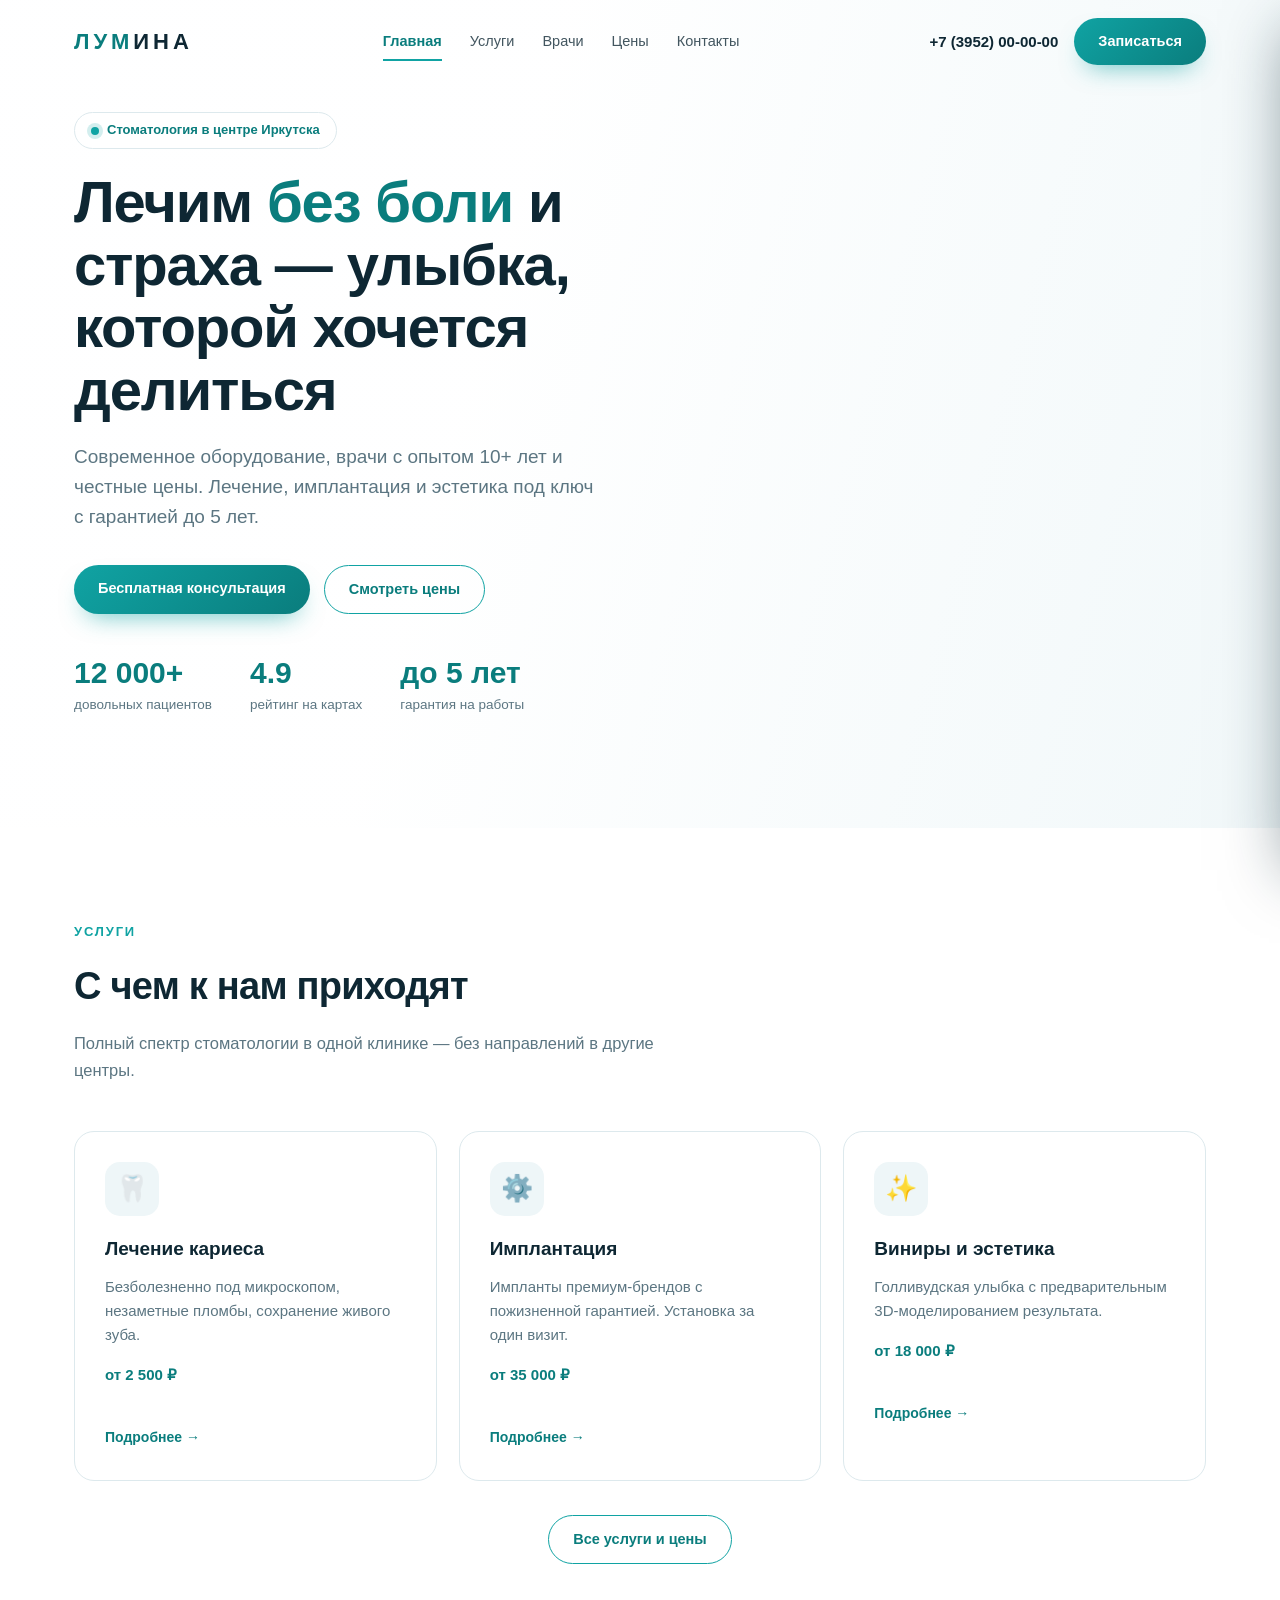
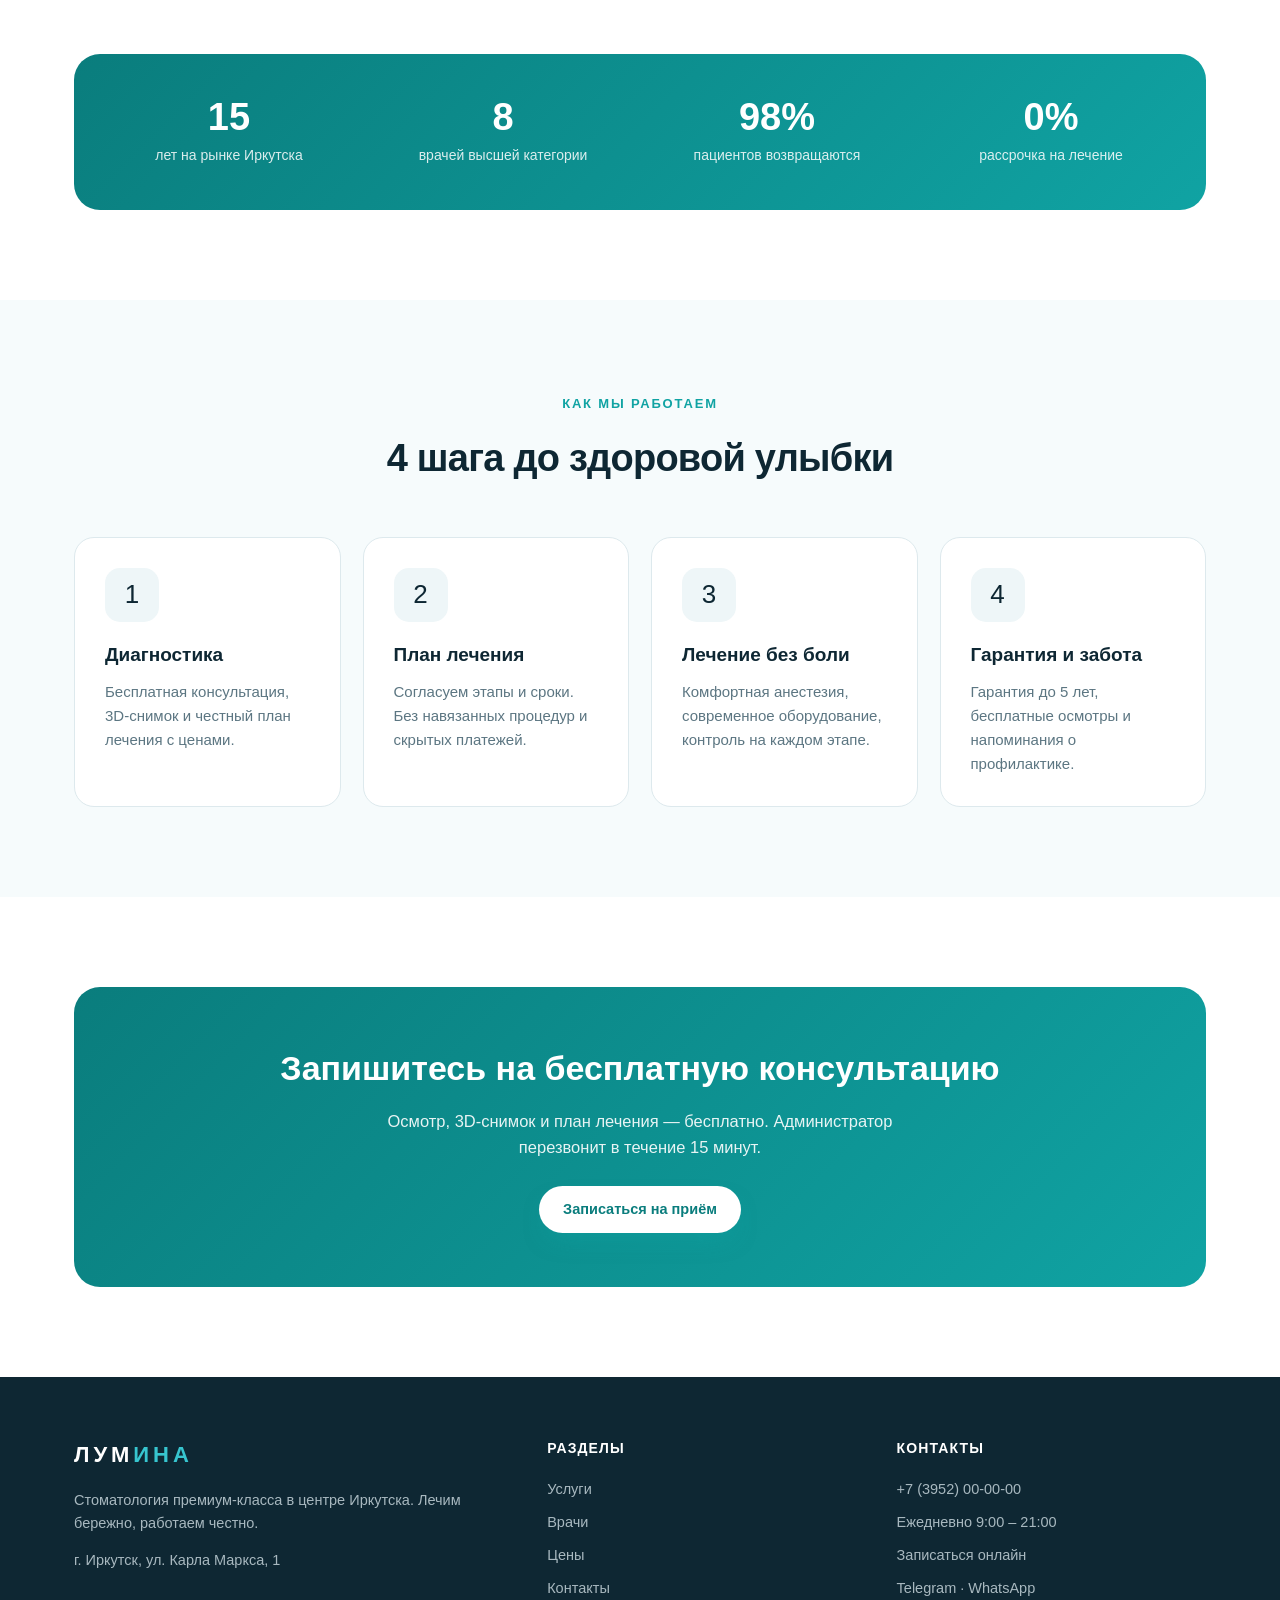
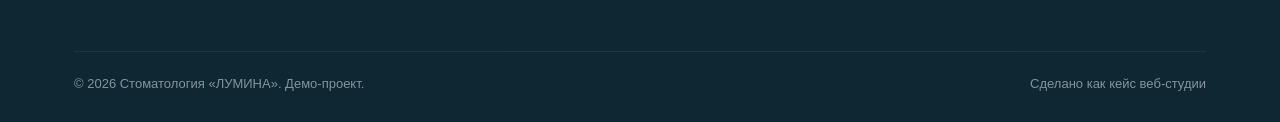
==== index.html @ a71f1a98 "Add main, services and doctors pages" ====
<!DOCTYPE html>
<html lang="ru">
<head>
<meta charset="UTF-8">
<meta name="viewport" content="width=device-width, initial-scale=1.0">
<meta name="description" content="Стоматология ЛУМИНА в Иркутске — лечение без боли, имплантация, эстетика. Запись онлайн.">
<title>ЛУМИНА — стоматология в Иркутске</title>
<link rel="stylesheet" href="style.css">
</head>
<body>
<div id="progress"></div>
<header class="hdr" id="hdr"><div class="wrap nav">
  <a class="logo" href="index.html">ЛУМ<span>ИНА</span></a>
  <nav class="nav-links">
    <a href="index.html" class="active">Главная</a>
    <a href="uslugi.html">Услуги</a>
    <a href="vrachi.html">Врачи</a>
    <a href="ceny.html">Цены</a>
    <a href="kontakty.html">Контакты</a>
  </nav>
  <div class="nav-right">
    <a href="tel:+73952000000" class="phone">+7 (3952) 00-00-00</a>
    <a href="kontakty.html#zapis" class="btn">Записаться</a>
    <button class="burger" id="burger" aria-label="Меню"><span></span><span></span><span></span></button>
  </div>
</div></header>
<div class="overlay" id="overlay"></div>
<nav class="mobile-menu" id="mobileMenu">
  <a href="index.html">Главная</a>
  <a href="uslugi.html">Услуги</a>
  <a href="vrachi.html">Врачи</a>
  <a href="ceny.html">Цены</a>
  <a href="kontakty.html">Контакты</a>
  <a href="tel:+73952000000" class="phone">+7 (3952) 00-00-00</a>
  <a href="kontakty.html#zapis" class="btn">Записаться на приём</a>
</nav>

<section class="hero"><div class="wrap"><div class="hero-inner">
  <span class="eyebrow"><span class="dot"></span>Стоматология в центре Иркутска</span>
  <h1>Лечим <em>без боли</em> и страха — улыбка, которой хочется делиться</h1>
  <p class="lead">Современное оборудование, врачи с опытом 10+ лет и честные цены. Лечение, имплантация и эстетика под ключ с гарантией до 5 лет.</p>
  <div class="hero-cta">
    <a href="kontakty.html#zapis" class="btn">Бесплатная консультация</a>
    <a href="ceny.html" class="btn btn-ghost">Смотреть цены</a>
  </div>
  <div class="hero-trust">
    <div><div class="t-num">12 000+</div><div class="t-lbl">довольных пациентов</div></div>
    <div><div class="t-num">4.9</div><div class="t-lbl">рейтинг на картах</div></div>
    <div><div class="t-num">до 5 лет</div><div class="t-lbl">гарантия на работы</div></div>
  </div>
</div></div></section>

<section class="block"><div class="wrap">
  <div class="section-head reveal"><span class="section-tag">Услуги</span><h2 class="section-title">С чем к нам приходят</h2><p>Полный спектр стоматологии в одной клинике — без направлений в другие центры.</p></div>
  <div class="grid grid-3">
    <div class="card reveal s1"><div class="ic">🦷</div><h3>Лечение кариеса</h3><p>Безболезненно под микроскопом, незаметные пломбы, сохранение живого зуба.</p><div class="price-tag">от 2 500 ₽</div><br><a class="more" href="uslugi.html">Подробнее →</a></div>
    <div class="card reveal s2"><div class="ic">⚙️</div><h3>Имплантация</h3><p>Импланты премиум-брендов с пожизненной гарантией. Установка за один визит.</p><div class="price-tag">от 35 000 ₽</div><br><a class="more" href="uslugi.html">Подробнее →</a></div>
    <div class="card reveal s3"><div class="ic">✨</div><h3>Виниры и эстетика</h3><p>Голливудская улыбка с предварительным 3D-моделированием результата.</p><div class="price-tag">от 18 000 ₽</div><br><a class="more" href="uslugi.html">Подробнее →</a></div>
  </div>
  <div style="text-align:center;margin-top:34px" class="reveal"><a href="uslugi.html" class="btn btn-ghost">Все услуги и цены</a></div>
</div></section>

<section class="block" style="padding-top:0"><div class="wrap">
  <div class="stats reveal">
    <div><div class="n">15</div><div class="l">лет на рынке Иркутска</div></div>
    <div><div class="n">8</div><div class="l">врачей высшей категории</div></div>
    <div><div class="n">98%</div><div class="l">пациентов возвращаются</div></div>
    <div><div class="n">0%</div><div class="l">рассрочка на лечение</div></div>
  </div>
</div></section>

<section class="block" style="background:var(--soft2)"><div class="wrap">
  <div class="section-head center reveal"><span class="section-tag">Как мы работаем</span><h2 class="section-title">4 шага до здоровой улыбки</h2></div>
  <div class="grid grid-4">
    <div class="card reveal s1"><div class="ic">1</div><h3>Диагностика</h3><p>Бесплатная консультация, 3D-снимок и честный план лечения с ценами.</p></div>
    <div class="card reveal s2"><div class="ic">2</div><h3>План лечения</h3><p>Согласуем этапы и сроки. Без навязанных процедур и скрытых платежей.</p></div>
    <div class="card reveal s3"><div class="ic">3</div><h3>Лечение без боли</h3><p>Комфортная анестезия, современное оборудование, контроль на каждом этапе.</p></div>
    <div class="card reveal s4"><div class="ic">4</div><h3>Гарантия и забота</h3><p>Гарантия до 5 лет, бесплатные осмотры и напоминания о профилактике.</p></div>
  </div>
</div></section>

<section class="block"><div class="wrap">
  <div class="cta-strip reveal">
    <h2>Запишитесь на бесплатную консультацию</h2>
    <p>Осмотр, 3D-снимок и план лечения — бесплатно. Администратор перезвонит в течение 15 минут.</p>
    <a href="kontakty.html#zapis" class="btn">Записаться на приём</a>
  </div>
</div></section>

<footer><div class="wrap">
  <div class="foot-grid">
    <div><a class="logo" href="index.html">ЛУМ<span>ИНА</span></a><p>Стоматология премиум-класса в центре Иркутска. Лечим бережно, работаем честно.</p><p style="margin-top:14px">г. Иркутск, ул. Карла Маркса, 1</p></div>
    <div><h4>Разделы</h4><ul><li><a href="uslugi.html">Услуги</a></li><li><a href="vrachi.html">Врачи</a></li><li><a href="ceny.html">Цены</a></li><li><a href="kontakty.html">Контакты</a></li></ul></div>
    <div><h4>Контакты</h4><ul><li><a href="tel:+73952000000">+7 (3952) 00-00-00</a></li><li>Ежедневно 9:00 – 21:00</li><li><a href="kontakty.html#zapis">Записаться онлайн</a></li><li>Telegram · WhatsApp</li></ul></div>
  </div>
  <div class="foot-bot"><span>© 2026 Стоматология «ЛУМИНА». Демо-проект.</span><span>Сделано как кейс веб-студии</span></div>
</div></footer>
<script src="app.js"></script>
</body>
</html>
---- style.css ----
:root{--bg:#fff;--soft:#eef6f8;--soft2:#f6fbfc;--ink:#0e2733;--muted:#5c7682;--line:#dde9ed;--accent:#10a3a3;--accent2:#37c5cf;--accent-deep:#0a7d7d;--shadow:0 18px 50px -22px rgba(14,39,51,.28)}
*{margin:0;padding:0;box-sizing:border-box}
html{scroll-behavior:smooth}
body{font-family:'Segoe UI',-apple-system,Roboto,Arial,sans-serif;color:var(--ink);background:var(--bg);line-height:1.6;overflow-x:hidden}
.wrap{max-width:1180px;margin:0 auto;padding:0 24px}
img{display:block;max-width:100%}
a{color:inherit;text-decoration:none}
section.block{padding:90px 0}
#progress{position:fixed;top:0;left:0;height:3px;width:0;background:linear-gradient(90deg,var(--accent),var(--accent2));z-index:1000;transition:width .1s linear}
.hdr{position:fixed;top:0;left:0;right:0;z-index:900;padding:18px 0;transition:.35s}
.hdr.scrolled{background:rgba(255,255,255,.94);backdrop-filter:blur(12px);padding:11px 0;box-shadow:0 8px 30px -20px rgba(14,39,51,.4)}
.nav{display:flex;align-items:center;justify-content:space-between}
.logo{font-size:22px;font-weight:800;letter-spacing:.18em;color:var(--accent-deep)}
.logo span{color:var(--ink)}
.nav-links{display:flex;gap:28px}
.nav-links a{font-size:14.5px;font-weight:500;opacity:.78;transition:.2s;position:relative;padding:4px 0}
.nav-links a:hover{opacity:1;color:var(--accent-deep)}
.nav-links a.active{opacity:1;color:var(--accent-deep);font-weight:600}
.nav-links a.active::after{content:'';position:absolute;left:0;right:0;bottom:-4px;height:2px;background:var(--accent)}
.nav-right{display:flex;align-items:center;gap:16px}
.phone{font-weight:700;font-size:15px}
.btn{display:inline-block;background:linear-gradient(135deg,var(--accent),var(--accent-deep));color:#fff;padding:12px 24px;border-radius:40px;font-weight:600;font-size:14.5px;transition:.25s;border:none;cursor:pointer;box-shadow:0 12px 26px -12px rgba(16,163,163,.7)}
.btn:hover{transform:translateY(-2px);box-shadow:0 16px 30px -12px rgba(16,163,163,.85)}
.btn-ghost{background:transparent;color:var(--accent-deep);border:1.5px solid var(--accent);box-shadow:none}
.btn-ghost:hover{background:var(--accent);color:#fff}
.burger{display:none;flex-direction:column;gap:5px;background:none;border:none;cursor:pointer;padding:6px}
.burger span{width:26px;height:2.5px;background:var(--ink);border-radius:2px;transition:.3s}
.burger.active span:nth-child(1){transform:translateY(7.5px) rotate(45deg)}
.burger.active span:nth-child(2){opacity:0}
.burger.active span:nth-child(3){transform:translateY(-7.5px) rotate(-45deg)}
.mobile-menu{position:fixed;inset:0 0 0 auto;width:78%;max-width:320px;background:#fff;z-index:899;transform:translateX(100%);transition:.4s cubic-bezier(.7,0,.3,1);box-shadow:-20px 0 60px -30px rgba(14,39,51,.5);padding:92px 30px 30px;display:flex;flex-direction:column;gap:6px}
.mobile-menu.open{transform:translateX(0)}
.mobile-menu a{padding:13px 0;font-size:17px;font-weight:600;border-bottom:1px solid var(--line)}
.mobile-menu .btn{margin-top:16px;text-align:center}
.overlay{position:fixed;inset:0;background:rgba(14,39,51,.4);z-index:898;opacity:0;visibility:hidden;transition:.4s}
.overlay.show{opacity:1;visibility:visible}
.phead{position:relative;padding:150px 0 64px;background:var(--soft2);overflow:hidden}
.phead::before{content:'';position:absolute;inset:0;background:url('https://images.unsplash.com/photo-1629909613654-28e377c37b09?auto=format&fit=crop&w=1600&q=80') center/cover;opacity:.12}
.phead .wrap{position:relative;z-index:2}
.crumbs{font-size:13.5px;color:var(--muted);margin-bottom:14px}
.crumbs a:hover{color:var(--accent-deep)}
.phead h1{font-size:clamp(30px,4.6vw,48px);font-weight:800;letter-spacing:-.02em;line-height:1.1}
.phead p{color:var(--muted);font-size:17px;margin-top:14px;max-width:620px}
.hero{position:relative;min-height:92vh;display:flex;align-items:center;overflow:hidden;background:var(--soft2)}
.hero::before{content:'';position:absolute;inset:0;background:url('https://images.unsplash.com/photo-1629909613654-28e377c37b09?auto=format&fit=crop&w=1600&q=80') center/cover;opacity:.16;animation:kb 22s ease-in-out infinite alternate}
.hero::after{content:'';position:absolute;inset:0;background:linear-gradient(105deg,rgba(255,255,255,.97) 38%,rgba(238,246,248,.6) 100%)}
@keyframes kb{0%{transform:scale(1)}100%{transform:scale(1.12)}}
.hero .wrap{position:relative;z-index:2;width:100%}
.hero-inner{max-width:660px}
.eyebrow{display:inline-flex;align-items:center;gap:8px;background:#fff;border:1px solid var(--line);color:var(--accent-deep);font-weight:600;font-size:13px;padding:7px 16px;border-radius:40px;margin-bottom:22px;box-shadow:var(--shadow)}
.eyebrow .dot{width:8px;height:8px;border-radius:50%;background:var(--accent);box-shadow:0 0 0 4px rgba(16,163,163,.18)}
.hero h1{font-size:clamp(34px,5.4vw,58px);line-height:1.08;font-weight:800;letter-spacing:-.02em;margin-bottom:20px}
.hero h1 em{font-style:normal;color:var(--accent-deep)}
.hero p.lead{font-size:clamp(16px,2vw,19px);color:var(--muted);max-width:520px;margin-bottom:32px}
.hero-cta{display:flex;gap:14px;flex-wrap:wrap;margin-bottom:44px}
.hero-trust{display:flex;gap:38px;flex-wrap:wrap}
.hero-trust .t-num{font-size:30px;font-weight:800;color:var(--accent-deep);line-height:1}
.hero-trust .t-lbl{font-size:13.5px;color:var(--muted);margin-top:6px}
.section-head{max-width:640px;margin-bottom:48px}
.section-head.center{text-align:center;margin-left:auto;margin-right:auto}
.section-tag{font-size:13px;font-weight:700;letter-spacing:.14em;text-transform:uppercase;color:var(--accent)}
.section-title{font-size:clamp(26px,3.6vw,38px);font-weight:800;letter-spacing:-.02em;margin:12px 0 14px}
.section-head p{color:var(--muted);font-size:16.5px}
.grid{display:grid;gap:22px}
.grid-3{grid-template-columns:repeat(3,1fr)}
.grid-4{grid-template-columns:repeat(4,1fr)}
.card{background:#fff;border:1px solid var(--line);border-radius:20px;padding:30px;transition:.3s}
.card:hover{transform:translateY(-6px);box-shadow:var(--shadow);border-color:transparent}
.card .ic{width:54px;height:54px;border-radius:15px;display:flex;align-items:center;justify-content:center;font-size:26px;background:var(--soft);margin-bottom:18px}
.card h3{font-size:19px;font-weight:700;margin-bottom:10px}
.card p{color:var(--muted);font-size:15px}
.card .price-tag{margin-top:16px;font-weight:700;color:var(--accent-deep);font-size:15px}
.card .more{display:inline-block;margin-top:14px;font-weight:600;color:var(--accent-deep);font-size:14px}
.card .more:hover{text-decoration:underline}
.stats{background:linear-gradient(135deg,var(--accent-deep),var(--accent));color:#fff;border-radius:26px;padding:44px 30px;display:grid;grid-template-columns:repeat(4,1fr);gap:24px;text-align:center}
.stats .n{font-size:38px;font-weight:800;line-height:1}
.stats .l{font-size:14px;opacity:.85;margin-top:8px}
.filters{display:flex;gap:10px;flex-wrap:wrap;margin-bottom:32px}
.filt{border:1.5px solid var(--line);background:#fff;color:var(--ink);padding:10px 20px;border-radius:40px;font-size:14px;font-weight:600;cursor:pointer;transition:.2s;font-family:inherit}
.filt:hover{border-color:var(--accent)}
.filt.active{background:var(--accent);border-color:var(--accent);color:#fff}
.doc{background:#fff;border:1px solid var(--line);border-radius:20px;overflow:hidden;transition:.35s}
.doc:hover{transform:translateY(-6px);box-shadow:var(--shadow)}
.doc.hide{display:none}
.doc .av{height:120px;background:linear-gradient(135deg,var(--accent),var(--accent-deep));display:flex;align-items:center;justify-content:center;color:#fff;font-size:40px;font-weight:800}
.doc .info{padding:22px}
.doc .info h3{font-size:18px;font-weight:700}
.doc .info .role{color:var(--accent-deep);font-size:14px;font-weight:600;margin:4px 0 10px}
.doc .info p{color:var(--muted);font-size:14px}
.doc .tags{margin-top:12px;display:flex;gap:6px;flex-wrap:wrap}
.doc .tags span{font-size:12px;background:var(--soft);color:var(--accent-deep);padding:4px 10px;border-radius:20px;font-weight:600}
.price-grid{display:grid;grid-template-columns:repeat(3,1fr);gap:22px}
.plan{background:#fff;border:1px solid var(--line);border-radius:22px;padding:34px 30px;position:relative;transition:.3s}
.plan:hover{transform:translateY(-6px);box-shadow:var(--shadow)}
.plan.popular{border:2px solid var(--accent);box-shadow:var(--shadow)}
.plan .badge{position:absolute;top:-13px;left:30px;background:var(--accent);color:#fff;font-size:12px;font-weight:700;padding:5px 14px;border-radius:30px}
.plan h3{font-size:20px;font-weight:700;margin-bottom:6px}
.plan .from{color:var(--muted);font-size:13.5px}
.plan .cost{font-size:34px;font-weight:800;color:var(--accent-deep);margin:14px 0 20px}
.plan ul{list-style:none;display:flex;flex-direction:column;gap:11px;margin-bottom:26px}
.plan li{font-size:14.5px;display:flex;gap:10px;align-items:flex-start}
.plan li::before{content:'\2713';color:var(--accent);font-weight:800;flex:none}
.ptable{width:100%;border-collapse:collapse;background:#fff;border:1px solid var(--line);border-radius:16px;overflow:hidden}
.ptable th,.ptable td{padding:15px 20px;text-align:left;border-bottom:1px solid var(--line);font-size:15px}
.ptable th{background:var(--soft);font-weight:700;font-size:13px;letter-spacing:.04em;text-transform:uppercase;color:var(--accent-deep)}
.ptable td:last-child,.ptable th:last-child{text-align:right;font-weight:700;color:var(--accent-deep);white-space:nowrap}
.ptable tr:last-child td{border-bottom:none}
.calc{background:#fff;border:1px solid var(--line);border-radius:24px;padding:36px;box-shadow:var(--shadow);display:grid;grid-template-columns:1.3fr .9fr;gap:34px}
.calc h3{font-size:22px;font-weight:800;margin-bottom:8px}
.calc .sub{color:var(--muted);font-size:14.5px;margin-bottom:22px}
.calc-opt{display:flex;align-items:center;gap:13px;padding:13px 0;border-bottom:1px solid var(--line);cursor:pointer}
.calc-opt input{width:20px;height:20px;accent-color:var(--accent);cursor:pointer}
.calc-opt .nm{flex:1;font-size:15px}
.calc-opt .pr{font-weight:700;color:var(--accent-deep);font-size:14.5px}
.calc-side{background:var(--soft2);border-radius:18px;padding:28px;align-self:start;position:sticky;top:90px}
.calc-side .total-lbl{font-size:13px;text-transform:uppercase;letter-spacing:.06em;color:var(--muted)}
.calc-side .total{font-size:40px;font-weight:800;color:var(--accent-deep);margin:6px 0 4px}
.calc-side .hint{font-size:13px;color:var(--muted);margin-bottom:20px}
.calc-side .btn{width:100%;text-align:center}
.book-card{background:#fff;border:1px solid var(--line);border-radius:26px;overflow:hidden;display:grid;grid-template-columns:1.05fr 1fr;box-shadow:var(--shadow)}
.book-side{background:linear-gradient(150deg,var(--accent-deep),var(--accent));color:#fff;padding:46px}
.book-side h3{font-size:26px;font-weight:800;margin-bottom:16px;line-height:1.2}
.book-side p{opacity:.9;font-size:15.5px;margin-bottom:26px}
.book-side .pt{display:flex;gap:13px;align-items:flex-start;margin-bottom:15px;font-size:15px}
.book-side .pt .pi{flex:none;width:26px;height:26px;border-radius:8px;background:rgba(255,255,255,.18);display:flex;align-items:center;justify-content:center;font-size:14px}
.book-form{padding:46px}
.book-form .f{margin-bottom:16px}
.book-form label{display:block;font-size:13.5px;font-weight:600;margin-bottom:7px}
.book-form input,.book-form select{width:100%;padding:13px 16px;border:1.5px solid var(--line);border-radius:12px;font-size:15px;font-family:inherit;background:#fff}
.book-form input:focus,.book-form select:focus{outline:none;border-color:var(--accent)}
.book-form .btn{width:100%;text-align:center;padding:15px;font-size:15.5px;margin-top:6px}
.book-form .note{font-size:12.5px;color:var(--muted);text-align:center;margin-top:14px}
.success{display:none;text-align:center;padding:30px 0}
.success.show{display:block}
.success .ok{width:72px;height:72px;border-radius:50%;background:var(--accent);color:#fff;font-size:38px;display:flex;align-items:center;justify-content:center;margin:0 auto 20px}
.success h3{font-size:24px;margin-bottom:10px}
.success p{color:var(--muted)}
.contact-grid{display:grid;grid-template-columns:1fr 1fr;gap:28px;margin-bottom:40px}
.cinfo{background:#fff;border:1px solid var(--line);border-radius:20px;padding:32px}
.cinfo .row{display:flex;gap:14px;align-items:flex-start;margin-bottom:20px}
.cinfo .row:last-child{margin-bottom:0}
.cinfo .ci{flex:none;width:44px;height:44px;border-radius:12px;background:var(--soft);display:flex;align-items:center;justify-content:center;font-size:20px}
.cinfo .row b{display:block;font-size:15px;margin-bottom:2px}
.cinfo .row span{color:var(--muted);font-size:14.5px}
.map{border-radius:20px;overflow:hidden;border:1px solid var(--line);min-height:340px;background:var(--soft);display:flex;align-items:center;justify-content:center;color:var(--muted);font-size:15px;background-image:linear-gradient(rgba(16,163,163,.06),rgba(16,163,163,.06)),url('https://images.unsplash.com/photo-1524661135-423995f22d0b?auto=format&fit=crop&w=900&q=80');background-size:cover;background-position:center}
.faq{max-width:820px;margin:0 auto}
.faq details{background:#fff;border:1px solid var(--line);border-radius:16px;padding:4px 24px;margin-bottom:14px;transition:.3s}
.faq details[open]{box-shadow:var(--shadow);border-color:transparent}
.faq summary{list-style:none;cursor:pointer;padding:18px 0;font-weight:600;font-size:16.5px;display:flex;justify-content:space-between;gap:16px}
.faq summary::-webkit-details-marker{display:none}
.faq summary::after{content:'+';font-size:24px;color:var(--accent);transition:.3s}
.faq details[open] summary::after{transform:rotate(45deg)}
.faq .ans{padding:0 0 20px;color:var(--muted);font-size:15px}
.cta-strip{background:linear-gradient(135deg,var(--accent-deep),var(--accent));border-radius:26px;padding:54px 44px;text-align:center;color:#fff}
.cta-strip h2{font-size:clamp(24px,3.4vw,34px);font-weight:800;margin-bottom:12px}
.cta-strip p{opacity:.9;font-size:16.5px;margin-bottom:26px;max-width:560px;margin-left:auto;margin-right:auto}
.cta-strip .btn{background:#fff;color:var(--accent-deep)}
footer{background:var(--ink);color:#cfdde3;padding:60px 0 28px;margin-top:0}
.foot-grid{display:grid;grid-template-columns:1.4fr 1fr 1fr;gap:40px;margin-bottom:40px}
.foot-grid .logo{color:#fff;margin-bottom:16px;display:inline-block}
.foot-grid .logo span{color:var(--accent2)}
footer p{font-size:14.5px;opacity:.8;margin-bottom:8px}
footer h4{font-size:14px;letter-spacing:.08em;text-transform:uppercase;color:#fff;margin-bottom:18px}
footer ul{list-style:none}
footer ul li{margin-bottom:10px;font-size:14.5px;opacity:.8}
footer ul li a:hover{color:var(--accent2)}
.foot-bot{border-top:1px solid rgba(255,255,255,.12);padding-top:22px;display:flex;justify-content:space-between;flex-wrap:wrap;gap:12px;font-size:13px;opacity:.6}
.reveal{opacity:0;transform:translateY(34px);transition:opacity .7s ease,transform .7s cubic-bezier(.2,.7,.2,1)}
.reveal.visible{opacity:1;transform:none}
.s1{transition-delay:.07s}.s2{transition-delay:.14s}.s3{transition-delay:.21s}.s4{transition-delay:.28s}
@media(max-width:980px){.grid-3,.grid-4,.price-grid,.contact-grid{grid-template-columns:repeat(2,1fr)}.book-card,.calc{grid-template-columns:1fr}.calc-side{position:static}.foot-grid{grid-template-columns:1fr 1fr}}
@media(max-width:860px){.nav-links,.nav-right .phone,.nav-right .btn{display:none}.burger{display:flex}.stats{grid-template-columns:repeat(2,1fr);gap:30px 24px}}
@media(max-width:560px){section.block{padding:62px 0}.grid-3,.grid-4,.price-grid,.contact-grid,.foot-grid{grid-template-columns:1fr}.hero-trust{gap:24px}.book-form,.book-side,.calc{padding:30px 24px}.phead{padding:130px 0 50px}}
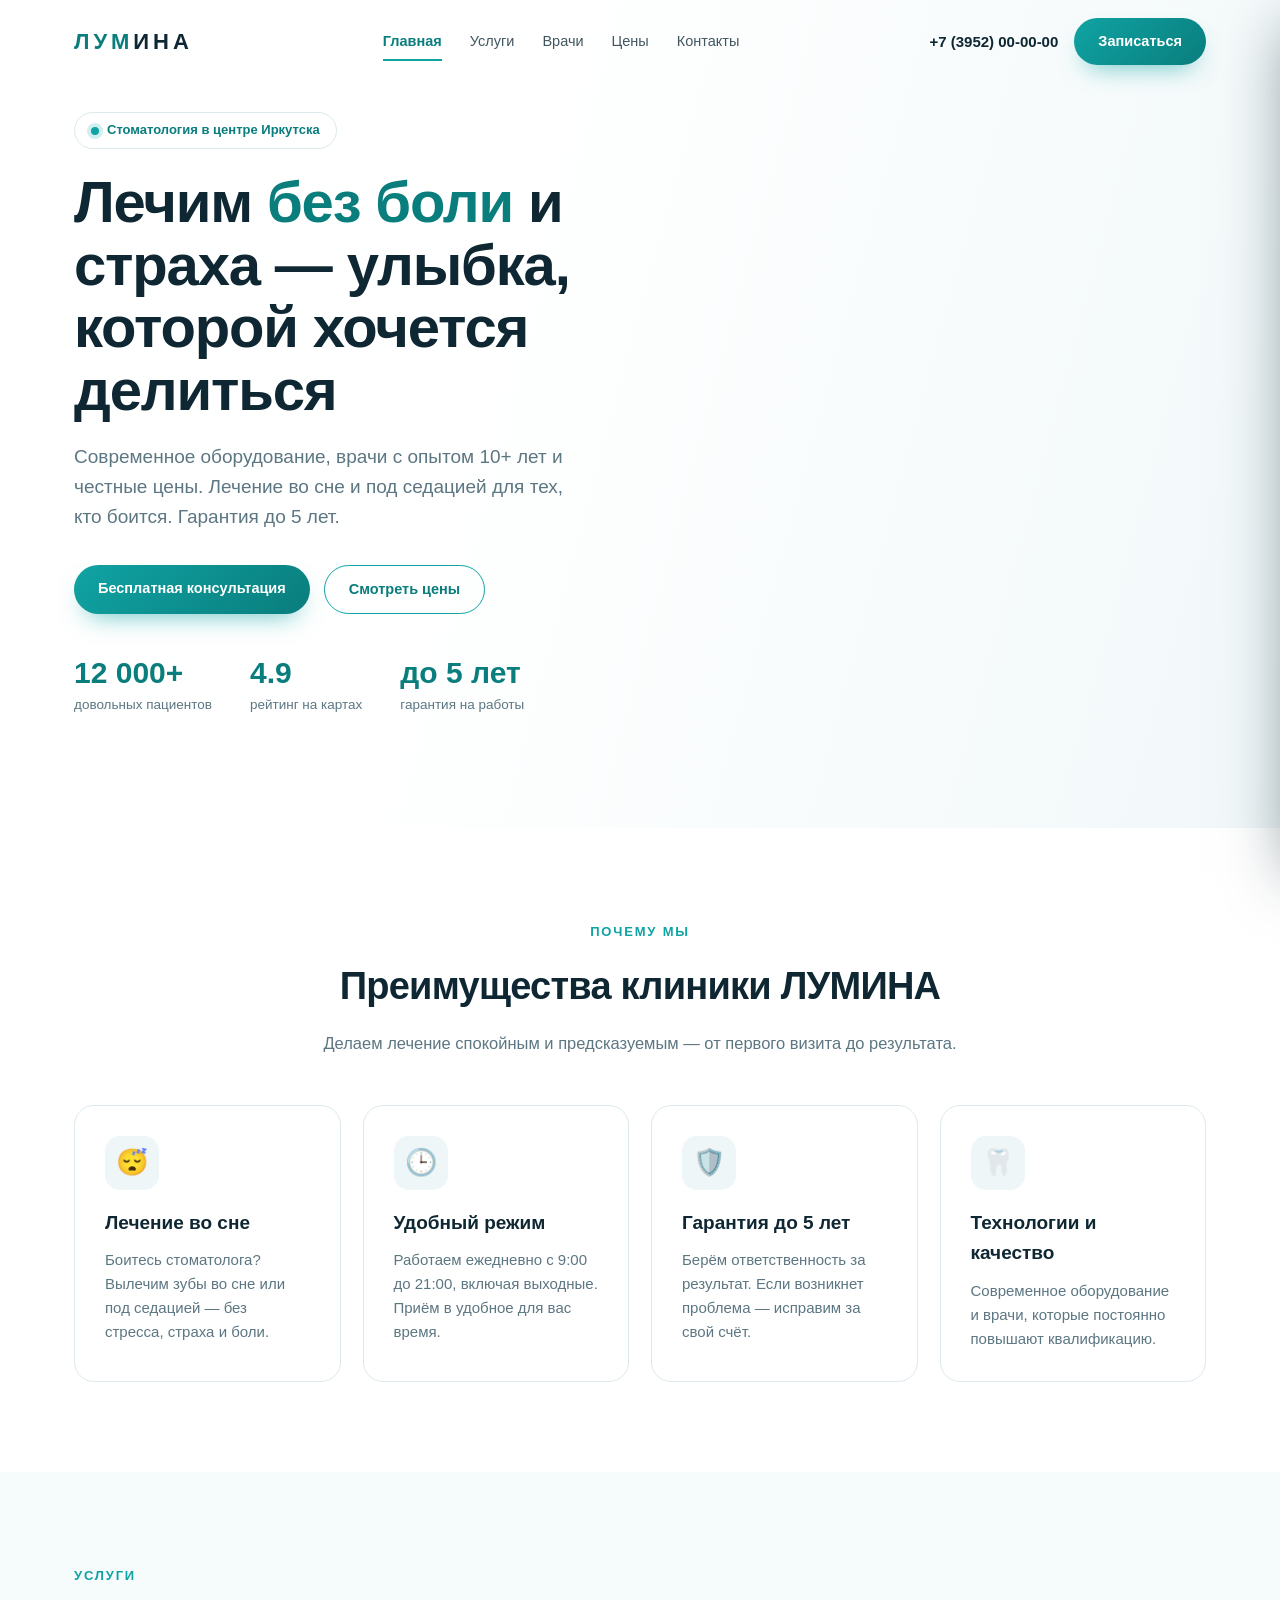
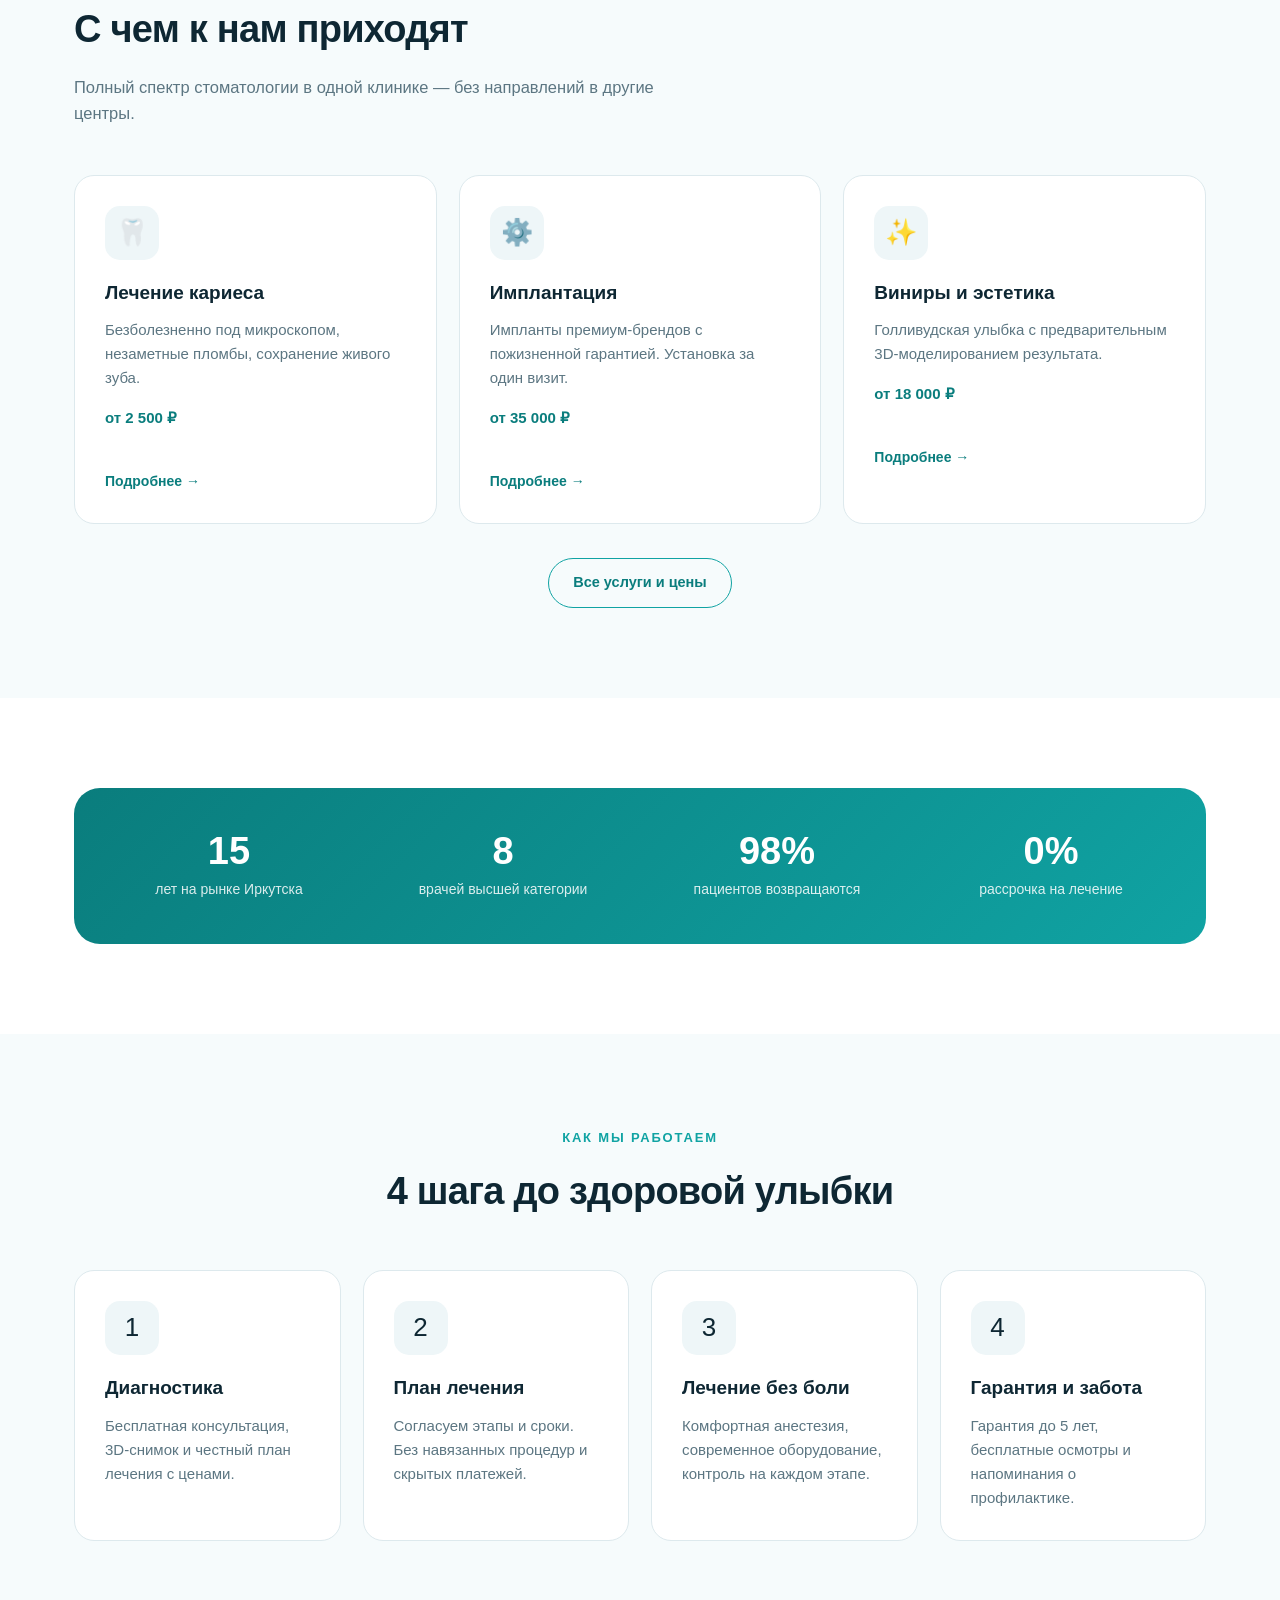
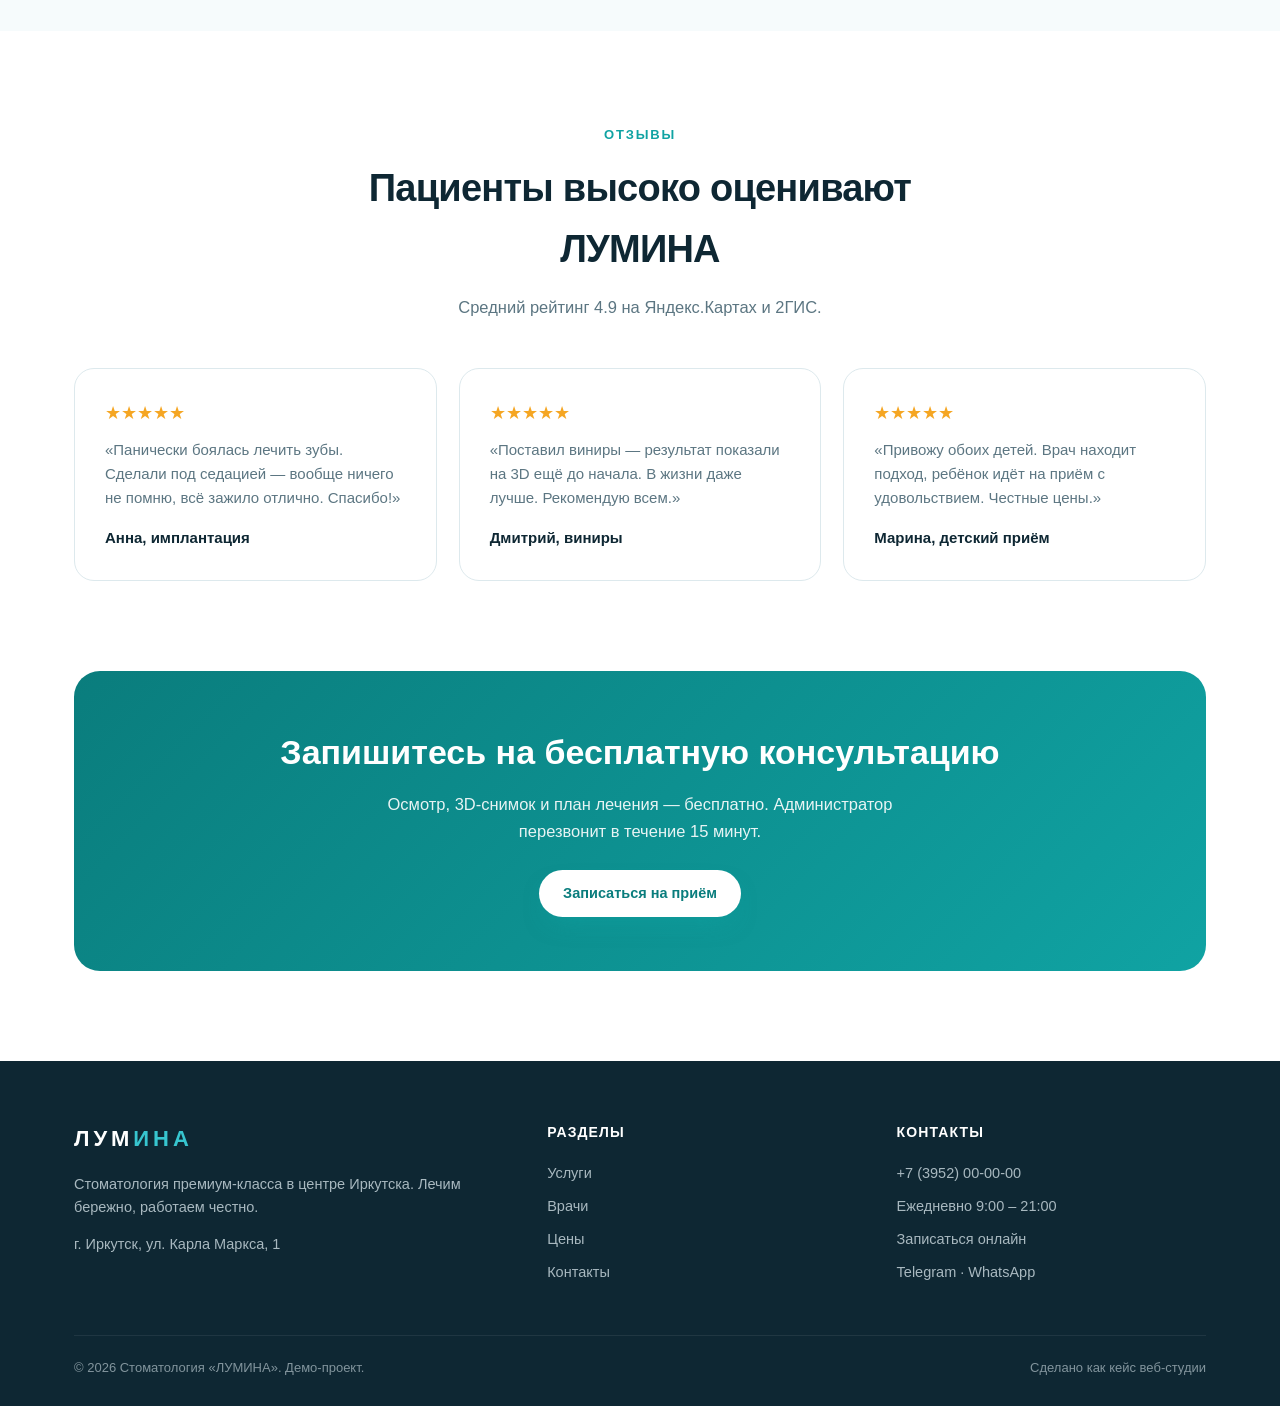
==== commit d7b1cf77: "Add advantages + reviews to home, integrate real Yandex map on contacts" ====
--- a/index.html
+++ b/index.html
@@ -3,7 +3,7 @@
 <head>
 <meta charset="UTF-8">
 <meta name="viewport" content="width=device-width, initial-scale=1.0">
-<meta name="description" content="Стоматология ЛУМИНА в Иркутске — лечение без боли, имплантация, эстетика. Запись онлайн.">
+<meta name="description" content="Стоматология ЛУМИНА в Иркутске — лечение во сне и под седацией, имплантация, эстетика. Запись онлайн.">
 <title>ЛУМИНА — стоматология в Иркутске</title>
 <link rel="stylesheet" href="style.css">
 </head>
@@ -38,7 +38,7 @@
 <section class="hero"><div class="wrap"><div class="hero-inner">
   <span class="eyebrow"><span class="dot"></span>Стоматология в центре Иркутска</span>
   <h1>Лечим <em>без боли</em> и страха — улыбка, которой хочется делиться</h1>
-  <p class="lead">Современное оборудование, врачи с опытом 10+ лет и честные цены. Лечение, имплантация и эстетика под ключ с гарантией до 5 лет.</p>
+  <p class="lead">Современное оборудование, врачи с опытом 10+ лет и честные цены. Лечение во сне и под седацией для тех, кто боится. Гарантия до 5 лет.</p>
   <div class="hero-cta">
     <a href="kontakty.html#zapis" class="btn">Бесплатная консультация</a>
     <a href="ceny.html" class="btn btn-ghost">Смотреть цены</a>
@@ -51,6 +51,16 @@
 </div></div></section>
 
 <section class="block"><div class="wrap">
+  <div class="section-head center reveal"><span class="section-tag">Почему мы</span><h2 class="section-title">Преимущества клиники ЛУМИНА</h2><p>Делаем лечение спокойным и предсказуемым — от первого визита до результата.</p></div>
+  <div class="grid grid-4">
+    <div class="card reveal s1"><div class="ic">😴</div><h3>Лечение во сне</h3><p>Боитесь стоматолога? Вылечим зубы во сне или под седацией — без стресса, страха и боли.</p></div>
+    <div class="card reveal s2"><div class="ic">🕒</div><h3>Удобный режим</h3><p>Работаем ежедневно с 9:00 до 21:00, включая выходные. Приём в удобное для вас время.</p></div>
+    <div class="card reveal s3"><div class="ic">🛡️</div><h3>Гарантия до 5 лет</h3><p>Берём ответственность за результат. Если возникнет проблема — исправим за свой счёт.</p></div>
+    <div class="card reveal s4"><div class="ic">🦷</div><h3>Технологии и качество</h3><p>Современное оборудование и врачи, которые постоянно повышают квалификацию.</p></div>
+  </div>
+</div></section>
+
+<section class="block" style="background:var(--soft2)"><div class="wrap">
   <div class="section-head reveal"><span class="section-tag">Услуги</span><h2 class="section-title">С чем к нам приходят</h2><p>Полный спектр стоматологии в одной клинике — без направлений в другие центры.</p></div>
   <div class="grid grid-3">
     <div class="card reveal s1"><div class="ic">🦷</div><h3>Лечение кариеса</h3><p>Безболезненно под микроскопом, незаметные пломбы, сохранение живого зуба.</p><div class="price-tag">от 2 500 ₽</div><br><a class="more" href="uslugi.html">Подробнее →</a></div>
@@ -60,7 +70,7 @@
   <div style="text-align:center;margin-top:34px" class="reveal"><a href="uslugi.html" class="btn btn-ghost">Все услуги и цены</a></div>
 </div></section>
 
-<section class="block" style="padding-top:0"><div class="wrap">
+<section class="block"><div class="wrap">
   <div class="stats reveal">
     <div><div class="n">15</div><div class="l">лет на рынке Иркутска</div></div>
     <div><div class="n">8</div><div class="l">врачей высшей категории</div></div>
@@ -80,6 +90,15 @@
 </div></section>
 
 <section class="block"><div class="wrap">
+  <div class="section-head center reveal"><span class="section-tag">Отзывы</span><h2 class="section-title">Пациенты высоко оценивают ЛУМИНА</h2><p>Средний рейтинг 4.9 на Яндекс.Картах и 2ГИС.</p></div>
+  <div class="grid grid-3">
+    <div class="card reveal s1"><div style="color:#f5a623;font-size:18px;margin-bottom:10px">★★★★★</div><p>«Панически боялась лечить зубы. Сделали под седацией — вообще ничего не помню, всё зажило отлично. Спасибо!»</p><div class="price-tag" style="color:var(--ink)">Анна, имплантация</div></div>
+    <div class="card reveal s2"><div style="color:#f5a623;font-size:18px;margin-bottom:10px">★★★★★</div><p>«Поставил виниры — результат показали на 3D ещё до начала. В жизни даже лучше. Рекомендую всем.»</p><div class="price-tag" style="color:var(--ink)">Дмитрий, виниры</div></div>
+    <div class="card reveal s3"><div style="color:#f5a623;font-size:18px;margin-bottom:10px">★★★★★</div><p>«Привожу обоих детей. Врач находит подход, ребёнок идёт на приём с удовольствием. Честные цены.»</p><div class="price-tag" style="color:var(--ink)">Марина, детский приём</div></div>
+  </div>
+</div></section>
+
+<section class="block" style="padding-top:0"><div class="wrap">
   <div class="cta-strip reveal">
     <h2>Запишитесь на бесплатную консультацию</h2>
     <p>Осмотр, 3D-снимок и план лечения — бесплатно. Администратор перезвонит в течение 15 минут.</p>
